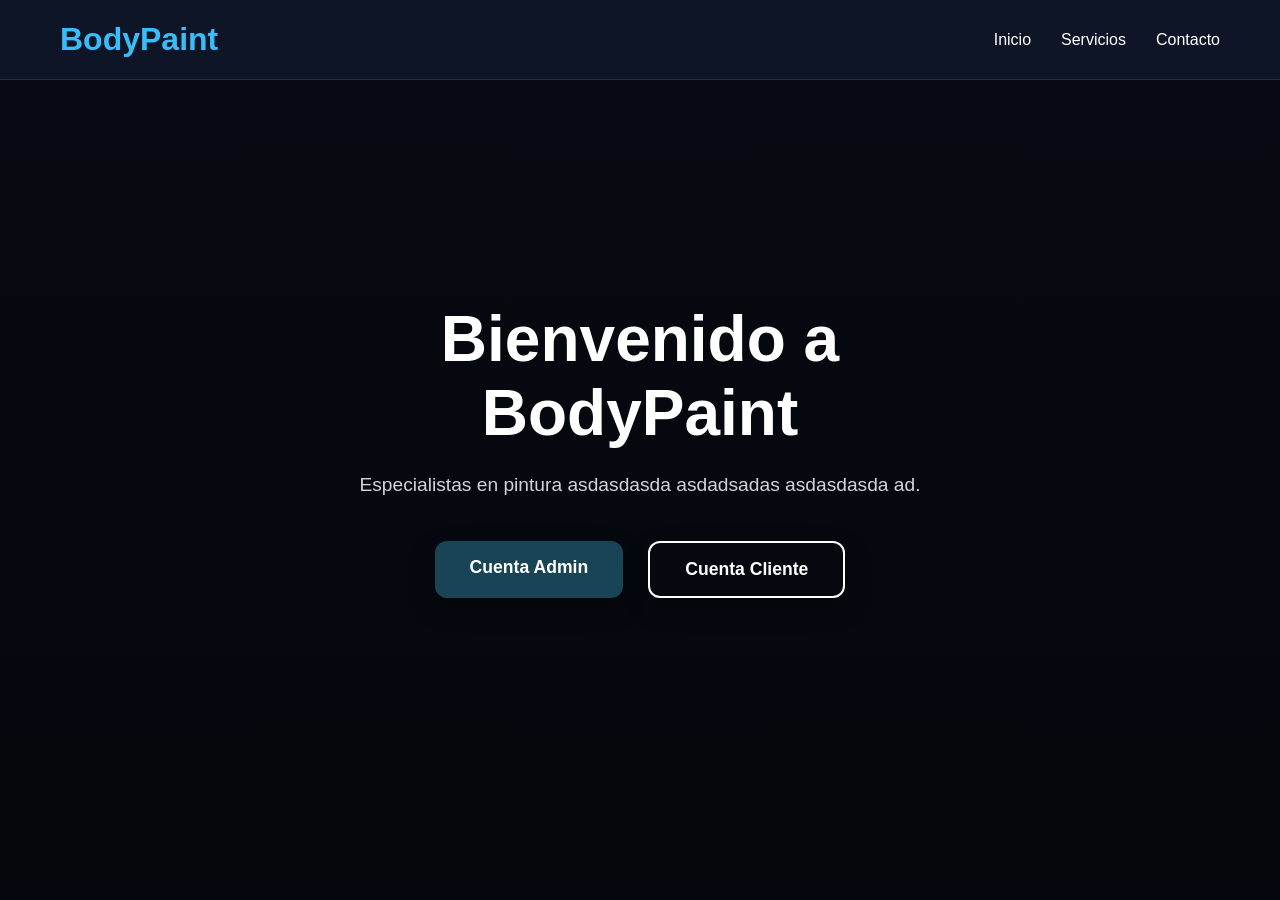
==== frontend/index.html @ 1749e1b4 "Frontend del index y admin" ====
<!DOCTYPE html>
<html lang="es">
<head>
    <meta charset="UTF-8">
    <meta name="viewport" content="width=device-width, initial-scale=1.0">
    <title>BodyPaint</title>
    <link rel="stylesheet" href="/frontend/css/styleIndex.css">
</head>
<body>
    <header>

        <div class="logo">
            BodyPaint
        </div>

        <nav>
            <a href="#">Inicio</a>
            <a href="#">Servicios</a>
            <a href="#">Contacto</a>
        </nav>

    </header>

    <main>

        <div class="contenido">

            <h1>Bienvenido a BodyPaint</h1>

            <p>
                Especialistas en pintura asdasdasda asdadsadas asdasdasda ad.
            </p>

            <div class="botones">

                <a href="/frontend/pages/Admin.html" class="btn admin">
                    Cuenta Admin
                </a>

                <a href="/frontend/pages/Cliente.html" class="btn cliente">
                    Cuenta Cliente
                </a>

            </div>

        </div>

    </main>

</body>
</html>
---- frontend/css/styleIndex.css ----
*{
    margin: 0;
    padding: 0;
    box-sizing: border-box;
    font-family: Arial, Helvetica, sans-serif;
}

body{
    min-height: 100vh;
    background: #0f172a;
    color: white;
}

header{
    width: 100%;
    height: 80px;
    background: rgba(15, 23, 42, 0.95);
    display: flex;
    justify-content: space-between;
    align-items: center;
    padding: 0 60px;
    position: fixed;
    top: 0;
    left: 0;
    z-index: 100;
    backdrop-filter: blur(10px);
    border-bottom: 1px solid rgba(255,255,255,0.1);
}

.logo{
    font-size: 2rem;
    font-weight: bold;
    color: #38bdf8;
}

nav{
    display: flex;
    gap: 30px;
}

nav a{
    color: white;
    text-decoration: none;
    transition: 0.3s;
}

nav a:hover{
    color: #38bdf8;
}

main{
    width: 100%;
    height: 100vh;

    background:
    linear-gradient(
        rgba(0,0,0,0.6),
        rgba(0,0,0,0.7)
    ),

    url('https://images.unsplash.com/photo-1562259949-e8e7689d7828?q=80&w=1974&auto=format&fit=crop');

    background-size: cover;
    background-position: center;

    display: flex;
    justify-content: center;
    align-items: center;
    text-align: center;
    padding: 20px;
}

.contenido{
    max-width: 700px;
}

.contenido h1{
    font-size: 4rem;
    margin-bottom: 20px;
}

.contenido p{
    font-size: 1.2rem;
    color: #d1d5db;
    margin-bottom: 40px;
    line-height: 1.6;
}

.botones{
    display: flex;
    justify-content: center;
    gap: 25px;
    flex-wrap: wrap;
}

.btn{
    padding: 16px 35px;
    border-radius: 12px;
    text-decoration: none;
    font-size: 1.1rem;
    font-weight: bold;
    transition: 0.3s ease;
    box-shadow: 0 10px 25px rgba(0,0,0,0.3);
}

.admin{
    background: #184456;
    color: #ffffff;
}

.admin:hover{
    background: #0ea5e9;
    transform: translateY(-5px);
}

.cliente{
    background: transparent;
    border: 2px solid white;
    color: white;
}

.cliente:hover{
    background: rgb(233, 203, 203);
    color: #0f172a;
    transform: translateY(-5px);
}

@media(max-width:768px){

    header{
        padding: 0 20px;
    }

    .contenido h1{
        font-size: 2.5rem;
    }

    .contenido p{
        font-size: 1rem;
    }

    .botones{
        flex-direction: column;
        align-items: center;
    }

    .btn{
        width: 250px;
    }
}
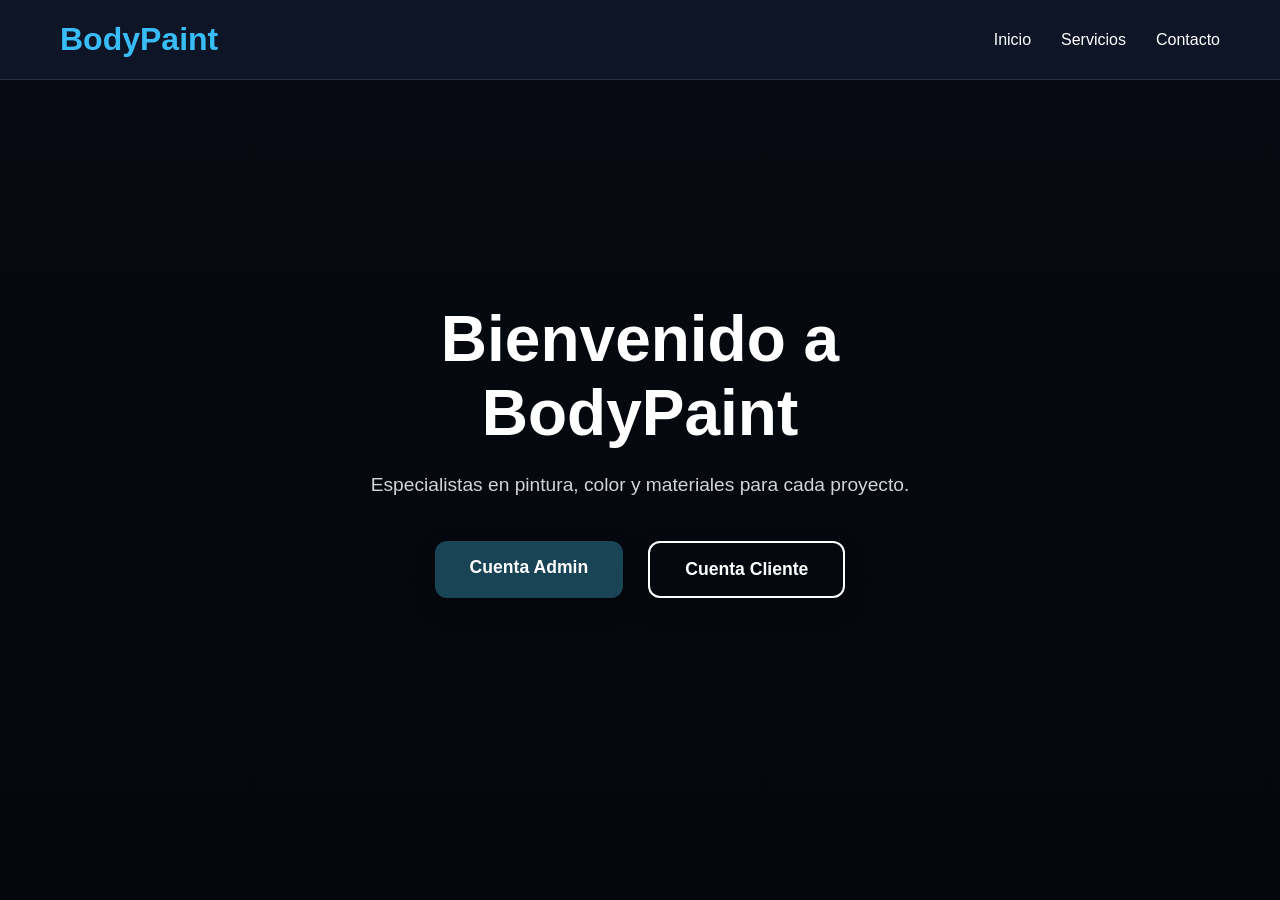
==== commit 26d58c55: "Agrego cambios del frontend" ====
--- a/frontend/index.html
+++ b/frontend/index.html
@@ -28,7 +28,7 @@
             <h1>Bienvenido a BodyPaint</h1>
 
             <p>
-                Especialistas en pintura asdasdasda asdadsadas asdasdasda ad.
+                Especialistas en pintura, color y materiales para cada proyecto.
             </p>
 
             <div class="botones">
@@ -37,7 +37,7 @@
                     Cuenta Admin
                 </a>
 
-                <a href="/frontend/pages/Cliente.html" class="btn cliente">
+                <a href="/frontend/pages/RegistrarCliente.html" class="btn cliente">
                     Cuenta Cliente
                 </a>
 
@@ -48,4 +48,4 @@
     </main>
 
 </body>
-</html>+</html>
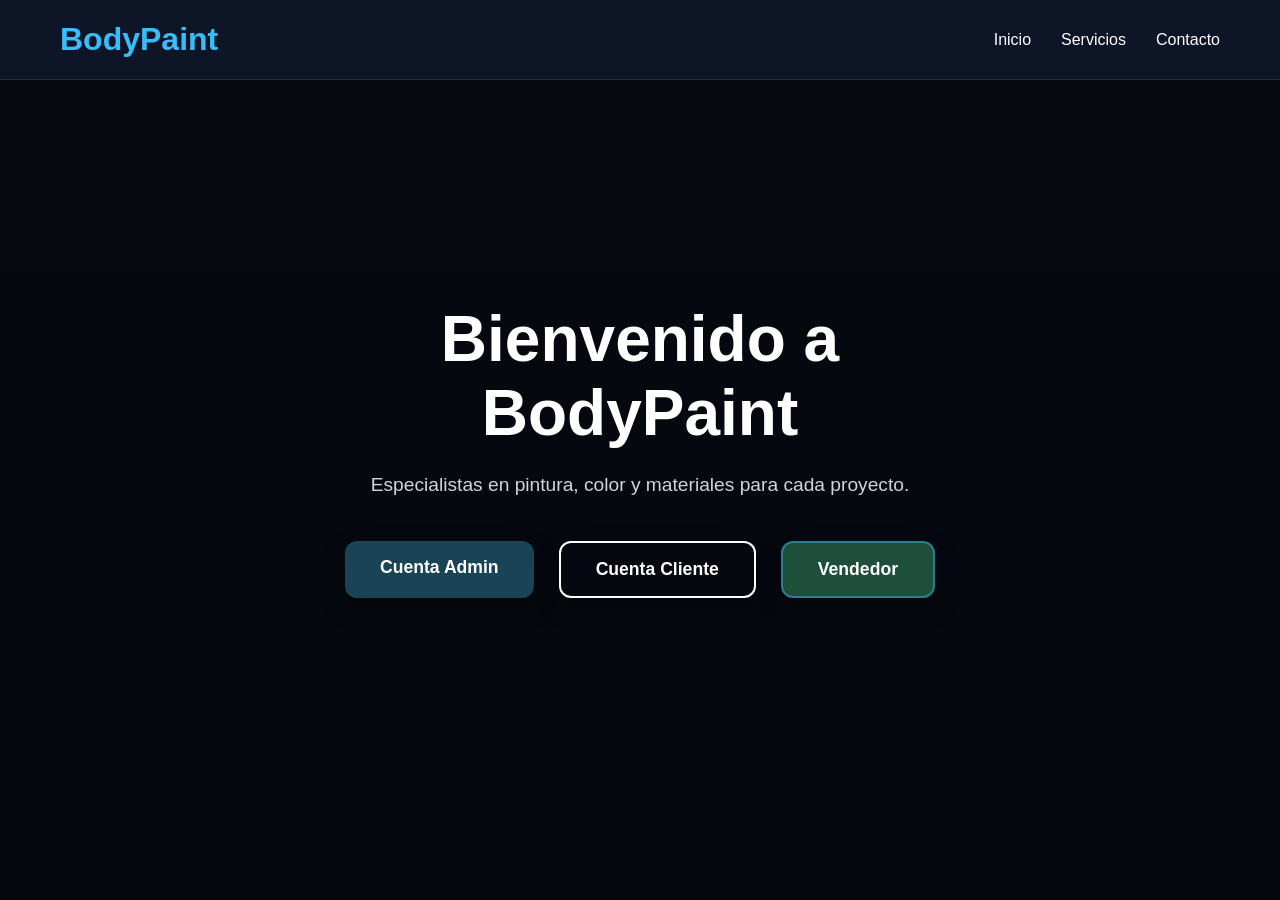
==== commit 0b03a7e1: "cambios vendedor/pedido" ====
--- a/frontend/index.html
+++ b/frontend/index.html
@@ -5,6 +5,18 @@
     <meta name="viewport" content="width=device-width, initial-scale=1.0">
     <title>BodyPaint</title>
     <link rel="stylesheet" href="/frontend/css/styleIndex.css">
+    <style>
+        .vendedor {
+            background: #1e4f3a;
+            border: 2px solid #2a7f8f;
+            color: #ffffff;
+        }
+        .vendedor:hover {
+            background: #2a7f8f;
+            color: #ffffff;
+            transform: translateY(-5px);
+        }
+    </style>
 </head>
 <body>
     <header>
@@ -41,6 +53,10 @@
                     Cuenta Cliente
                 </a>
 
+                <a href="/frontend/pages/VendedorPedidos.html" class="btn vendedor">
+                    Vendedor
+                </a>
+
             </div>
 
         </div>
@@ -48,4 +64,4 @@
     </main>
 
 </body>
-</html>
+</html>
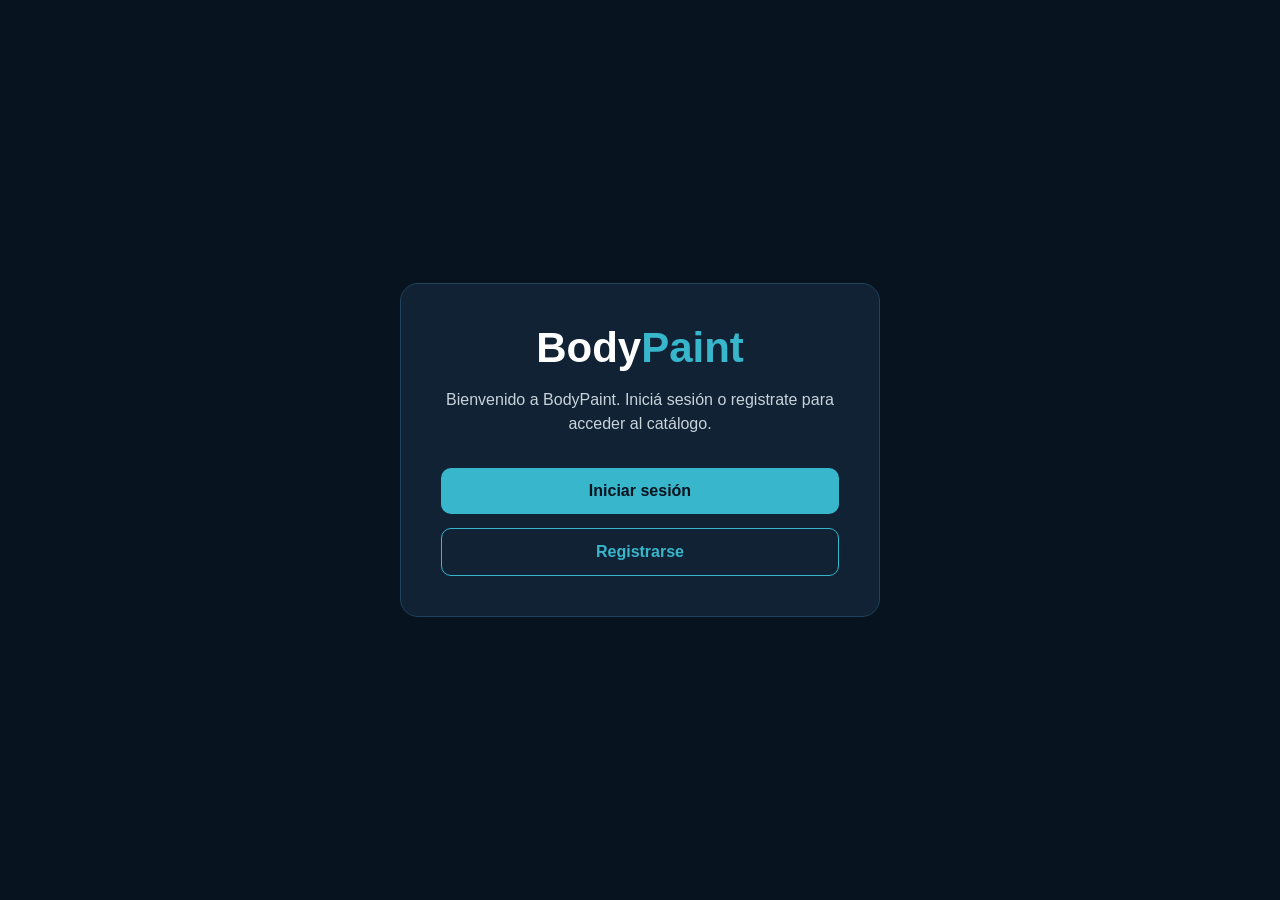
==== commit 8118f470: "stock minimo - conexion render - login basico" ====
--- a/frontend/index.html
+++ b/frontend/index.html
@@ -1,67 +1,32 @@
 <!DOCTYPE html>
 <html lang="es">
 <head>
-    <meta charset="UTF-8">
-    <meta name="viewport" content="width=device-width, initial-scale=1.0">
-    <title>BodyPaint</title>
-    <link rel="stylesheet" href="/frontend/css/styleIndex.css">
-    <style>
-        .vendedor {
-            background: #1e4f3a;
-            border: 2px solid #2a7f8f;
-            color: #ffffff;
-        }
-        .vendedor:hover {
-            background: #2a7f8f;
-            color: #ffffff;
-            transform: translateY(-5px);
-        }
-    </style>
+  <meta charset="UTF-8" />
+  <meta name="viewport" content="width=device-width, initial-scale=1.0" />
+  <title>BodyPaint</title>
+  <link rel="stylesheet" href="/frontend/css/styleIndex.css" />
 </head>
 <body>
-    <header>
 
-        <div class="logo">
-            BodyPaint
-        </div>
+  <main class="index-container">
+    <section class="index-card">
+      <h1>Body<span>Paint</span></h1>
 
-        <nav>
-            <a href="#">Inicio</a>
-            <a href="#">Servicios</a>
-            <a href="#">Contacto</a>
-        </nav>
+      <p class="index-subtitle">
+        Bienvenido a BodyPaint. Iniciá sesión o registrate para acceder al catálogo.
+      </p>
 
-    </header>
+      <div class="index-actions">
+        <a class="index-btn primary" href="/frontend/pages/LoginCliente.html">
+          Iniciar sesión
+        </a>
 
-    <main>
-
-        <div class="contenido">
-
-            <h1>Bienvenido a BodyPaint</h1>
-
-            <p>
-                Especialistas en pintura, color y materiales para cada proyecto.
-            </p>
-
-            <div class="botones">
-
-                <a href="/frontend/pages/Admin.html" class="btn admin">
-                    Cuenta Admin
-                </a>
-
-                <a href="/frontend/pages/RegistrarCliente.html" class="btn cliente">
-                    Cuenta Cliente
-                </a>
-
-                <a href="/frontend/pages/VendedorPedidos.html" class="btn vendedor">
-                    Vendedor
-                </a>
-
-            </div>
-
-        </div>
-
-    </main>
+        <a class="index-btn secondary" href="/frontend/pages/RegistrarCliente.html">
+          Registrarse
+        </a>
+      </div>
+    </section>
+  </main>
 
 </body>
 </html>
--- a/frontend/css/styleIndex.css
+++ b/frontend/css/styleIndex.css
@@ -1,150 +1,74 @@
-*{
-    margin: 0;
-    padding: 0;
-    box-sizing: border-box;
-    font-family: Arial, Helvetica, sans-serif;
+* {
+  box-sizing: border-box;
+  margin: 0;
+  padding: 0;
 }
 
-body{
-    min-height: 100vh;
-    background: #0f172a;
-    color: white;
+body {
+  min-height: 100vh;
+  font-family: Arial, sans-serif;
+  background: #07131f;
+  color: #ffffff;
 }
 
-header{
-    width: 100%;
-    height: 80px;
-    background: rgba(15, 23, 42, 0.95);
-    display: flex;
-    justify-content: space-between;
-    align-items: center;
-    padding: 0 60px;
-    position: fixed;
-    top: 0;
-    left: 0;
-    z-index: 100;
-    backdrop-filter: blur(10px);
-    border-bottom: 1px solid rgba(255,255,255,0.1);
+.index-container {
+  min-height: 100vh;
+  display: flex;
+  align-items: center;
+  justify-content: center;
+  padding: 24px;
 }
 
-.logo{
-    font-size: 2rem;
-    font-weight: bold;
-    color: #38bdf8;
+.index-card {
+  width: 100%;
+  max-width: 480px;
+  padding: 40px;
+  background: #102233;
+  border: 1px solid #1f435c;
+  border-radius: 18px;
+  text-align: center;
 }
 
-nav{
-    display: flex;
-    gap: 30px;
+.index-card h1 {
+  font-size: 42px;
+  margin-bottom: 16px;
 }
 
-nav a{
-    color: white;
-    text-decoration: none;
-    transition: 0.3s;
+.index-card h1 span {
+  color: #38b6cc;
 }
 
-nav a:hover{
-    color: #38bdf8;
+.index-subtitle {
+  color: #c8d3dc;
+  margin-bottom: 32px;
+  line-height: 1.5;
 }
 
-main{
-    width: 100%;
-    height: 100vh;
-
-    background:
-    linear-gradient(
-        rgba(0,0,0,0.6),
-        rgba(0,0,0,0.7)
-    ),
-
-    url('https://images.unsplash.com/photo-1562259949-e8e7689d7828?q=80&w=1974&auto=format&fit=crop');
-
-    background-size: cover;
-    background-position: center;
-
-    display: flex;
-    justify-content: center;
-    align-items: center;
-    text-align: center;
-    padding: 20px;
+.index-actions {
+  display: flex;
+  flex-direction: column;
+  gap: 14px;
 }
 
-.contenido{
-    max-width: 700px;
+.index-btn {
+  display: block;
+  padding: 14px 18px;
+  border-radius: 10px;
+  text-decoration: none;
+  font-weight: bold;
 }
 
-.contenido h1{
-    font-size: 4rem;
-    margin-bottom: 20px;
+.index-btn.primary {
+  background: #38b6cc;
+  color: #07131f;
 }
 
-.contenido p{
-    font-size: 1.2rem;
-    color: #d1d5db;
-    margin-bottom: 40px;
-    line-height: 1.6;
+.index-btn.secondary {
+  background: transparent;
+  color: #38b6cc;
+  border: 1px solid #38b6cc;
 }
 
-.botones{
-    display: flex;
-    justify-content: center;
-    gap: 25px;
-    flex-wrap: wrap;
-}
-
-.btn{
-    padding: 16px 35px;
-    border-radius: 12px;
-    text-decoration: none;
-    font-size: 1.1rem;
-    font-weight: bold;
-    transition: 0.3s ease;
-    box-shadow: 0 10px 25px rgba(0,0,0,0.3);
-}
-
-.admin{
-    background: #184456;
-    color: #ffffff;
-}
-
-.admin:hover{
-    background: #0ea5e9;
-    transform: translateY(-5px);
-}
-
-.cliente{
-    background: transparent;
-    border: 2px solid white;
-    color: white;
-}
-
-.cliente:hover{
-    background: rgb(233, 203, 203);
-    color: #0f172a;
-    transform: translateY(-5px);
-}
-
-@media(max-width:768px){
-
-    header{
-        padding: 0 20px;
-    }
-
-    .contenido h1{
-        font-size: 2.5rem;
-    }
-
-    .contenido p{
-        font-size: 1rem;
-    }
-
-    .botones{
-        flex-direction: column;
-        align-items: center;
-    }
-
-    .btn{
-        width: 250px;
-    }
+.index-btn:hover {
+  opacity: 0.85;
 }
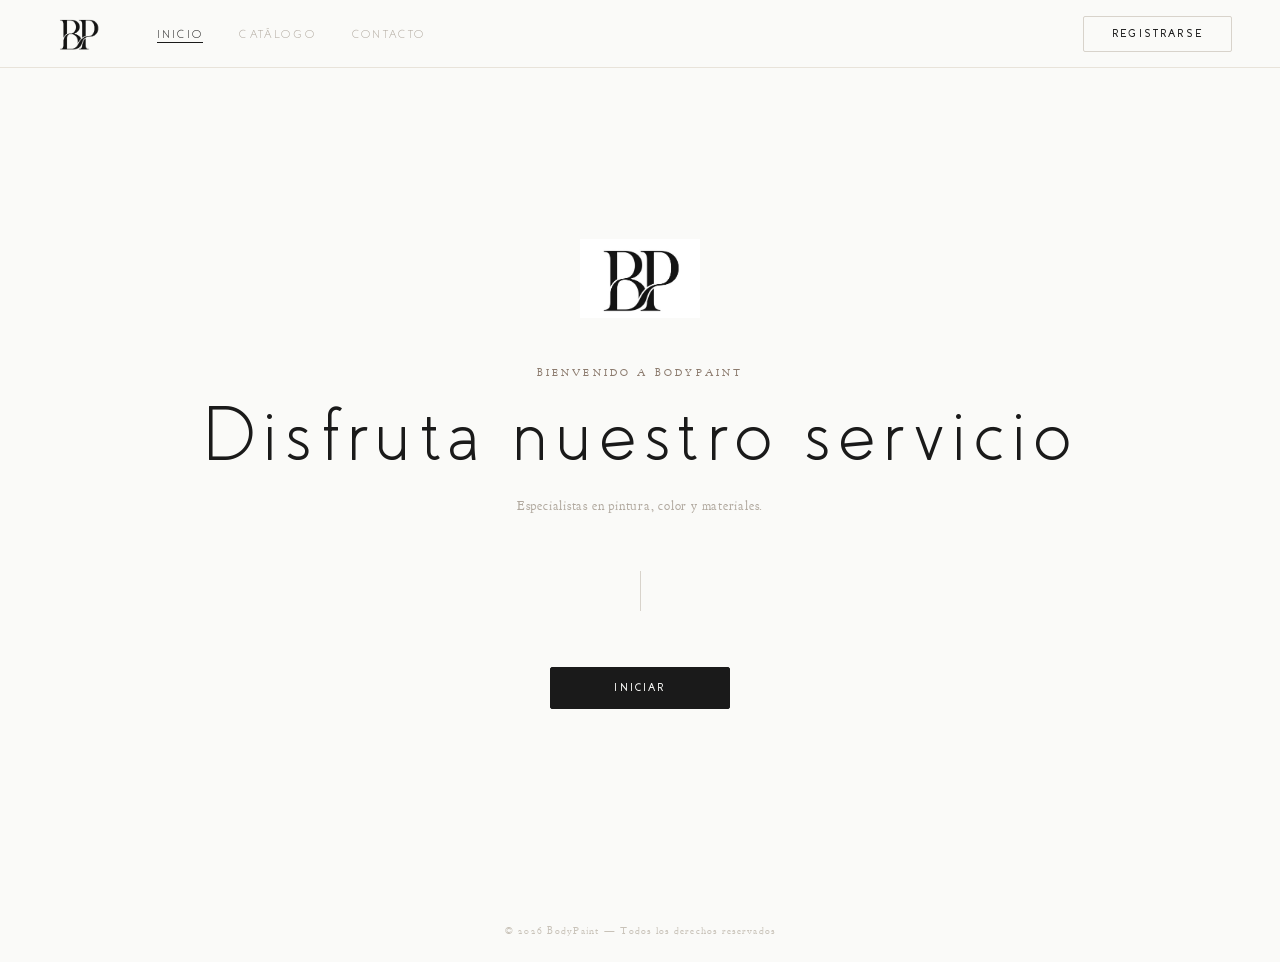
==== commit 031d47f1: "Mis cambios en vendedor pedidos" ====
--- a/frontend/index.html
+++ b/frontend/index.html
@@ -1,32 +1,170 @@
 <!DOCTYPE html>
 <html lang="es">
 <head>
-  <meta charset="UTF-8" />
-  <meta name="viewport" content="width=device-width, initial-scale=1.0" />
+  <meta charset="UTF-8">
+  <meta name="viewport" content="width=device-width, initial-scale=1.0">
   <title>BodyPaint</title>
-  <link rel="stylesheet" href="/frontend/css/styleIndex.css" />
+  <link rel="stylesheet" href="/frontend/css/bp-theme.css">
+  <style>
+    /* ── INDEX-SPECIFIC ── */
+    body { background: var(--white); }
+
+    .index-main {
+      min-height: calc(100vh - 68px);
+      display: flex;
+      flex-direction: column;
+      align-items: center;
+      justify-content: center;
+      padding: 60px 24px 80px;
+    }
+
+    .index-logo-wrap {
+      margin-bottom: 48px;
+      animation: fadeIn 0.8s ease both;
+    }
+
+    .index-logo-img {
+      width: 120px;
+      height: auto;
+      display: block;
+      margin: 0 auto;
+      mix-blend-mode: multiply;
+    }
+
+    .index-eyebrow {
+      font-family: var(--font-body);
+      font-size: 0.62rem;
+      font-weight: 400;
+      letter-spacing: 0.32em;
+      text-transform: uppercase;
+      color: var(--warm);
+      margin-bottom: 16px;
+      animation: fadeUp 0.6s 0.1s ease both;
+      text-align: center;
+    }
+
+    .index-title {
+      font-family: var(--font-display);
+      font-size: clamp(2.8rem, 6vw, 5rem);
+      font-weight: 300;
+      letter-spacing: 0.1em;
+      color: var(--ink);
+      text-align: center;
+      line-height: 1.05;
+      margin-bottom: 20px;
+      animation: fadeUp 0.6s 0.15s ease both;
+    }
+
+    .index-sub {
+      font-size: 0.82rem;
+      font-weight: 300;
+      color: var(--muted);
+      letter-spacing: 0.06em;
+      text-align: center;
+      margin-bottom: 56px;
+      animation: fadeUp 0.6s 0.2s ease both;
+    }
+
+    .index-divider {
+      width: 1px;
+      height: 40px;
+      background: var(--border);
+      margin: 0 auto 56px;
+      animation: fadeIn 0.6s 0.25s ease both;
+    }
+
+    .index-botones {
+      display: flex;
+      gap: 16px;
+      flex-wrap: wrap;
+      justify-content: center;
+      animation: fadeUp 0.6s 0.3s ease both;
+    }
+
+    .btn-index {
+      padding: 14px 40px;
+      font-size: 0.68rem;
+      letter-spacing: 0.2em;
+      min-width: 180px;
+    }
+
+    .btn-vendedor {
+      display: inline-flex;
+      align-items: center;
+      justify-content: center;
+      background: transparent;
+      color: var(--muted);
+      border: 1px solid var(--border2);
+      font-family: var(--font-body);
+      font-size: 0.68rem;
+      font-weight: 400;
+      letter-spacing: 0.2em;
+      text-transform: uppercase;
+      padding: 14px 40px;
+      border-radius: var(--radius-sm);
+      cursor: pointer;
+      min-width: 180px;
+      transition: border-color var(--transition), color var(--transition);
+      text-decoration: none;
+    }
+
+    .btn-vendedor:hover {
+      border-color: var(--muted);
+      color: var(--ink);
+    }
+
+    .index-footer {
+      margin-top: auto;
+      padding: 24px;
+      text-align: center;
+      font-size: 0.65rem;
+      font-weight: 300;
+      color: var(--light);
+      letter-spacing: 0.12em;
+    }
+  </style>
 </head>
 <body>
 
-  <main class="index-container">
-    <section class="index-card">
-      <h1>Body<span>Paint</span></h1>
+  <nav class="navbar">
+    <a href="#" class="nav-logo">
+      <!-- Logo SVG inline — sólo las letras BP -->
+      <img class="nav-logo-img" src="[data-uri]" alt="BodyPaint" />
+    </a>
+    <ul class="nav-links">
+      <li><a href="#" class="active">Inicio</a></li>
+      <li><a href="/frontend/pages/CatalogoCliente.html">Catálogo</a></li>
+      <li><a href="#">Contacto</a></li>
+    </ul>
+    <div class="nav-actions">
+      <a href="/frontend/pages/RegistrarCliente.html" class="btn-outline">Registrarse</a>
+    </div>
+    <button class="hamburger" id="hamburger" type="button">
+      <span></span><span></span><span></span>
+    </button>
+  </nav>
 
-      <p class="index-subtitle">
-        Bienvenido a BodyPaint. Iniciá sesión o registrate para acceder al catálogo.
-      </p>
+  <main class="index-main">
 
-      <div class="index-actions">
-        <a class="index-btn primary" href="/frontend/pages/LoginCliente.html">
-          Iniciar sesión
-        </a>
+    <div class="index-logo-wrap">
+      <img class="index-logo-img" src="[data-uri]" alt="BodyPaint" />
+    </div>
 
-        <a class="index-btn secondary" href="/frontend/pages/RegistrarCliente.html">
-          Registrarse
-        </a>
-      </div>
-    </section>
+    <p class="index-eyebrow">Bienvenido a BodyPaint</p>
+    <h1 class="index-title">Disfruta nuestro servicio</h1>
+    <p class="index-sub">Especialistas en pintura, color y materiales.</p>
+
+    <div class="index-divider"></div>
+
+    <div class="index-botones">
+      <a href="/frontend/pages/LoginCliente.html" class="btn-solid btn-index">Iniciar</a>
+    </div>
+
   </main>
 
+  <footer class="index-footer">
+    &copy; 2026 BodyPaint — Todos los derechos reservados
+  </footer>
+
 </body>
-</html>+</html>
--- a/frontend/css/bp-theme.css
+++ b/frontend/css/bp-theme.css
@@ -0,0 +1,255 @@
+/* ═══════════════════════════════════════════════════════
+   bp-theme.css — BodyPaint Luxury Beauty Design System
+   Tipografía: Coves (display/títulos) + Goudy Bookletter 1911 (body)
+   ═══════════════════════════════════════════════════════ */
+
+@font-face {
+  font-family: 'Coves';
+  src: url('[data-uri]') format('opentype');
+  font-weight: 300;
+  font-style: normal;
+  font-display: swap;
+}
+
+@font-face {
+  font-family: 'Coves';
+  src: url('[data-uri]') format('opentype');
+  font-weight: 700;
+  font-style: normal;
+  font-display: swap;
+}
+
+@font-face {
+  font-family: 'GoudyBookletter';
+  src: url('[data-uri]') format('truetype');
+  font-weight: normal;
+  font-style: normal;
+  font-display: swap;
+}
+
+:root {
+  --white:    #FAFAF8;
+  --cream:    #F0EDE6;
+  --cream2:   #E8E3DA;
+  --black:    #0E0E0E;
+  --ink:      #1A1A1A;
+  --warm:     #8C7B6E;
+  --muted:    #B0A89E;
+  --light:    #C8C2B8;
+  --border:   #D8D3CB;
+  --border2:  #E8E3DA;
+
+  --font-display: 'Coves', 'Georgia', serif;
+  --font-body:    'GoudyBookletter', 'Georgia', serif;
+
+  --radius-sm: 2px;
+  --radius:    4px;
+  --radius-lg: 8px;
+  --transition: 0.3s cubic-bezier(0.4, 0, 0.2, 1);
+  
+  --logo-b64: url('[data-uri]');
+}
+
+*, *::before, *::after { box-sizing: border-box; margin: 0; padding: 0; }
+
+html {
+  scroll-behavior: smooth;
+  scrollbar-width: thin;
+  scrollbar-color: var(--light) var(--cream);
+}
+html::-webkit-scrollbar { width: 6px; }
+html::-webkit-scrollbar-track { background: var(--cream); }
+html::-webkit-scrollbar-thumb { background: var(--light); border-radius: 3px; }
+
+body {
+  font-family: var(--font-body);
+  background: var(--white);
+  color: var(--ink);
+  min-height: 100vh;
+  letter-spacing: 0.01em;
+  -webkit-font-smoothing: antialiased;
+}
+
+a { color: inherit; text-decoration: none; }
+button, input, textarea, select { font: inherit; }
+
+/* ─── NAVBAR ─── */
+.navbar {
+  position: sticky; top: 0; z-index: 200;
+  background: var(--white);
+  border-bottom: 1px solid var(--border2);
+  display: flex; align-items: center;
+  padding: 0 48px; height: 68px; gap: 48px;
+}
+
+.nav-logo { display: flex; align-items: center; text-decoration: none; flex-shrink: 0; }
+
+.nav-logo-img {
+  height: 40px; width: auto; object-fit: contain;
+  mix-blend-mode: multiply;
+}
+
+.nav-links { display: flex; list-style: none; gap: 36px; flex: 1; }
+
+.nav-links a {
+  font-family: var(--font-display);
+  font-size: 0.72rem; font-weight: 300;
+  letter-spacing: 0.2em; text-transform: uppercase;
+  color: var(--muted);
+  transition: color var(--transition);
+  padding-bottom: 2px; border-bottom: 1px solid transparent;
+}
+.nav-links a:hover, .nav-links a.active { color: var(--ink); border-bottom-color: var(--ink); }
+
+.nav-actions { display: flex; gap: 12px; margin-left: auto; align-items: center; }
+
+/* ─── BUTTONS ─── */
+.btn-solid {
+  display: inline-flex; align-items: center; justify-content: center; gap: 8px;
+  background: var(--ink); color: var(--white); border: 1px solid var(--ink);
+  font-family: var(--font-display);
+  font-size: 0.68rem; font-weight: 700; letter-spacing: 0.2em; text-transform: uppercase;
+  padding: 11px 28px; border-radius: var(--radius-sm); cursor: pointer;
+  transition: background var(--transition), border-color var(--transition);
+}
+.btn-solid:hover { background: var(--warm); border-color: var(--warm); }
+.btn-solid:disabled { opacity: 0.4; cursor: not-allowed; }
+
+.btn-outline {
+  display: inline-flex; align-items: center; justify-content: center; gap: 8px;
+  background: transparent; color: var(--ink); border: 1px solid var(--border);
+  font-family: var(--font-display);
+  font-size: 0.68rem; font-weight: 700; letter-spacing: 0.2em; text-transform: uppercase;
+  padding: 11px 28px; border-radius: var(--radius-sm); cursor: pointer;
+  transition: border-color var(--transition), color var(--transition);
+}
+.btn-outline:hover { border-color: var(--ink); color: var(--ink); }
+.btn-outline:disabled { opacity: 0.4; cursor: not-allowed; }
+
+/* ─── HAMBURGER ─── */
+.hamburger {
+  display: none; flex-direction: column; gap: 5px;
+  background: none; border: none; cursor: pointer; padding: 4px; margin-left: auto;
+}
+.hamburger span { display: block; width: 20px; height: 1px; background: var(--ink); transition: var(--transition); }
+
+/* ─── PAGE HEADER ─── */
+.page-header {
+  background: var(--cream); border-bottom: 1px solid var(--border2);
+  padding: 56px 48px 48px; text-align: center;
+}
+.page-header-eyebrow {
+  font-family: var(--font-display); font-size: 0.62rem; font-weight: 300;
+  letter-spacing: 0.32em; text-transform: uppercase; color: var(--warm); margin-bottom: 14px;
+}
+.page-header-title {
+  font-family: var(--font-display);
+  font-size: clamp(2.4rem, 5vw, 4rem); font-weight: 700;
+  letter-spacing: 0.06em; color: var(--ink); line-height: 1.05; margin-bottom: 12px;
+}
+.page-header-sub {
+  font-family: var(--font-body); font-size: 0.88rem; color: var(--muted); letter-spacing: 0.04em;
+}
+
+/* ─── CONTAINER ─── */
+.container { width: min(1200px, 100%); margin: 0 auto; padding: 0 48px; }
+
+/* ─── FORM CARD ─── */
+.form-section { padding: 48px 0 80px; background: var(--white); }
+.form-card {
+  background: var(--white); border: 1px solid var(--border2);
+  border-radius: var(--radius); overflow: hidden; animation: fadeUp 0.4s ease both;
+}
+.form-card-header {
+  background: var(--cream); border-bottom: 1px solid var(--border2);
+  padding: 20px 32px; display: flex; align-items: center; gap: 16px;
+}
+.form-card-icon {
+  width: 32px; height: 32px; border: 1px solid var(--border);
+  display: flex; align-items: center; justify-content: center;
+  font-family: var(--font-display); font-size: 1rem; color: var(--warm); flex-shrink: 0;
+}
+.form-card-title { font-family: var(--font-display); font-size: 1.1rem; font-weight: 700; letter-spacing: 0.06em; color: var(--ink); }
+.form-card-sub { font-family: var(--font-body); font-size: 0.75rem; color: var(--muted); margin-top: 3px; }
+.form-card-body { padding: 32px; }
+
+.form-row { display: grid; grid-template-columns: 1fr 1fr; gap: 20px; margin-bottom: 20px; }
+.form-row--full { grid-template-columns: 1fr; }
+.form-row--3 { grid-template-columns: 1fr 1fr 1fr; }
+.form-group { display: flex; flex-direction: column; gap: 8px; }
+.form-group--full { grid-column: 1 / -1; }
+
+.form-label {
+  font-family: var(--font-display); font-size: 0.62rem; font-weight: 700;
+  letter-spacing: 0.18em; text-transform: uppercase; color: var(--muted);
+}
+.label-optional { color: var(--light); text-transform: none; letter-spacing: 0; font-size: 0.62rem; font-weight: 300; }
+
+.form-input, .form-textarea {
+  background: var(--cream); border: 1px solid var(--border2); color: var(--ink);
+  font-family: var(--font-body); font-size: 0.9rem;
+  padding: 12px 16px; border-radius: var(--radius-sm); outline: none; width: 100%;
+  transition: border-color var(--transition), box-shadow var(--transition);
+  -webkit-appearance: none;
+}
+.form-input::placeholder, .form-textarea::placeholder { color: var(--light); }
+.form-input:focus, .form-textarea:focus {
+  border-color: var(--warm); box-shadow: 0 0 0 3px rgba(140,123,110,0.08); background: var(--white);
+}
+.form-textarea { resize: vertical; min-height: 80px; }
+
+.input-pass-wrap { position: relative; }
+.input-pass-wrap .form-input { padding-right: 44px; }
+.toggle-pass {
+  position: absolute; right: 12px; top: 50%; transform: translateY(-50%);
+  background: none; border: none; color: var(--muted); cursor: pointer; padding: 4px;
+  display: flex; align-items: center; transition: color var(--transition);
+}
+.toggle-pass:hover { color: var(--ink); }
+
+.price-wrap { position: relative; }
+.price-prefix { position: absolute; left: 14px; top: 50%; transform: translateY(-50%); color: var(--muted); font-size: 0.85rem; }
+.price-wrap .form-input { padding-left: 26px; }
+
+.form-card-footer {
+  background: var(--cream); border-top: 1px solid var(--border2);
+  padding: 20px 32px; display: flex; align-items: center;
+  justify-content: space-between; gap: 16px; flex-wrap: wrap;
+}
+.login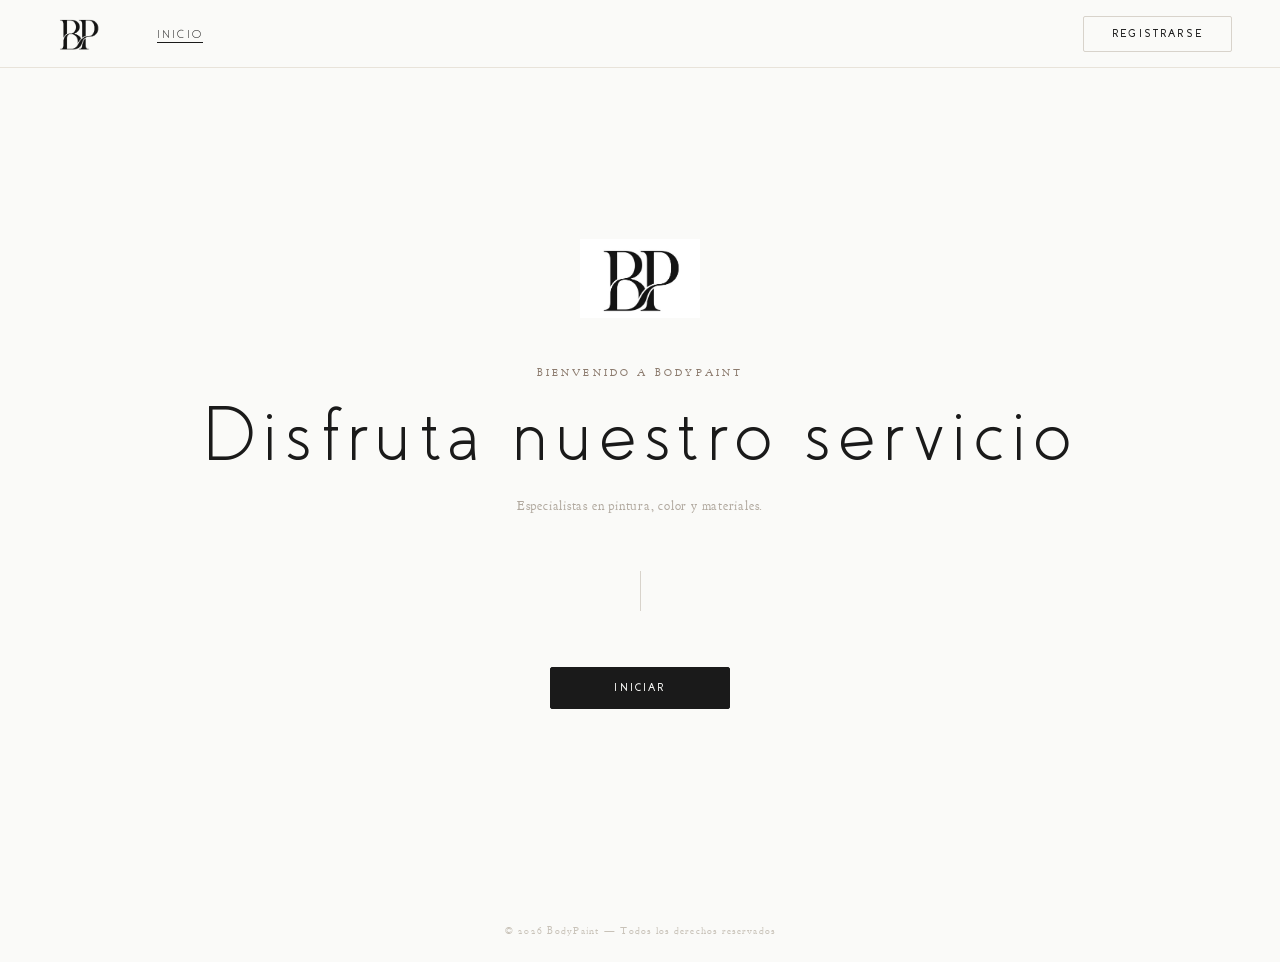
==== commit 7f9b8bb6: "Actualizacion frontend final" ====
--- a/frontend/index.html
+++ b/frontend/index.html
@@ -133,8 +133,6 @@
     </a>
     <ul class="nav-links">
       <li><a href="#" class="active">Inicio</a></li>
-      <li><a href="/frontend/pages/CatalogoCliente.html">Catálogo</a></li>
-      <li><a href="#">Contacto</a></li>
     </ul>
     <div class="nav-actions">
       <a href="/frontend/pages/RegistrarCliente.html" class="btn-outline">Registrarse</a>
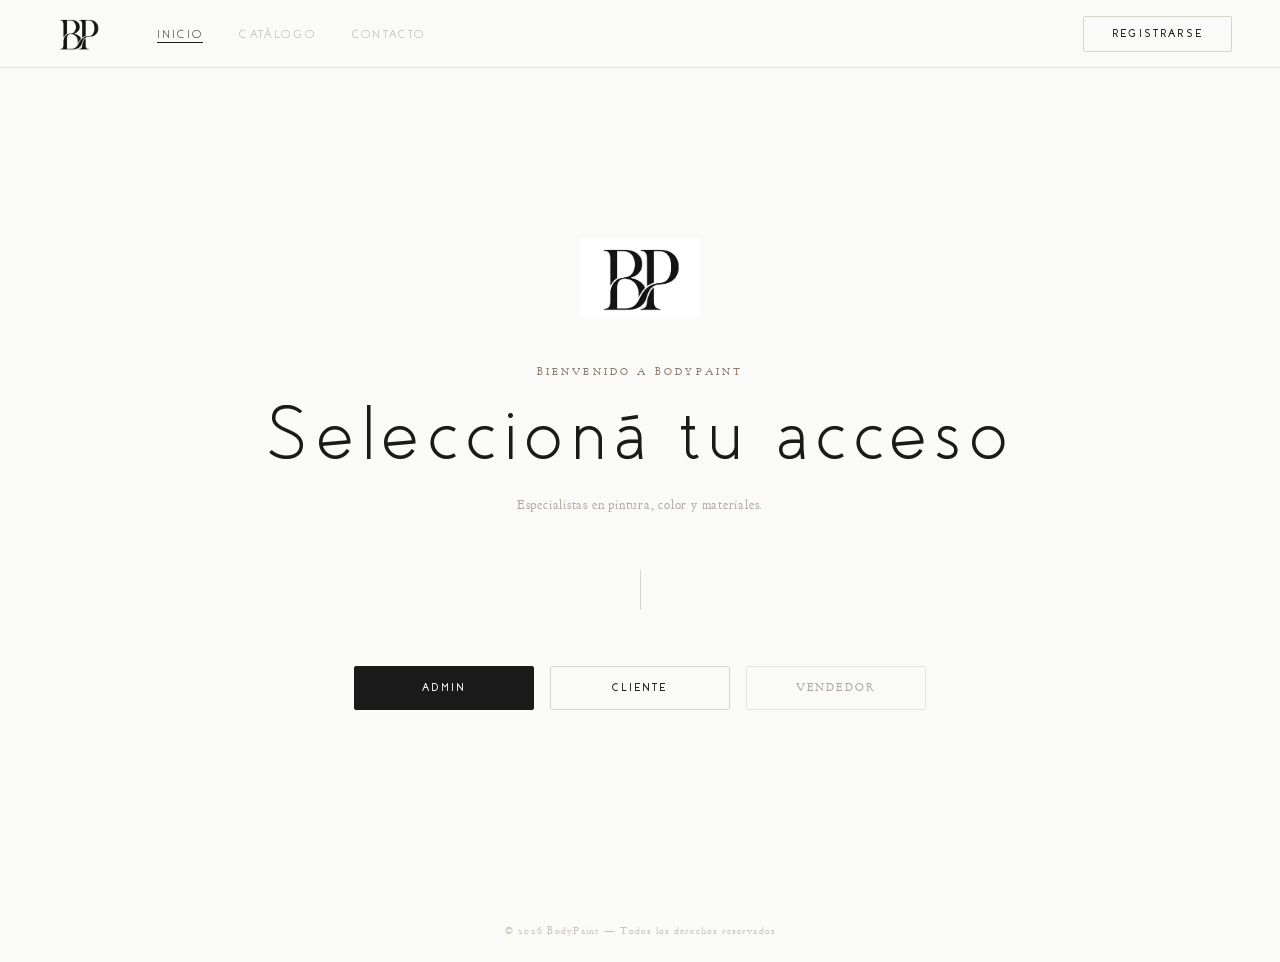
==== commit c574ae1c: "Actualizacion del Frontend" ====
--- a/frontend/index.html
+++ b/frontend/index.html
@@ -133,6 +133,8 @@
     </a>
     <ul class="nav-links">
       <li><a href="#" class="active">Inicio</a></li>
+      <li><a href="/frontend/pages/CatalogoCliente.html">Catálogo</a></li>
+      <li><a href="#">Contacto</a></li>
     </ul>
     <div class="nav-actions">
       <a href="/frontend/pages/RegistrarCliente.html" class="btn-outline">Registrarse</a>
@@ -149,13 +151,15 @@
     </div>
 
     <p class="index-eyebrow">Bienvenido a BodyPaint</p>
-    <h1 class="index-title">Disfruta nuestro servicio</h1>
+    <h1 class="index-title">Seleccioná tu acceso</h1>
     <p class="index-sub">Especialistas en pintura, color y materiales.</p>
 
     <div class="index-divider"></div>
 
     <div class="index-botones">
-      <a href="/frontend/pages/LoginCliente.html" class="btn-solid btn-index">Iniciar</a>
+      <a href="/frontend/pages/Admin.html" class="btn-solid btn-index">Admin</a>
+      <a href="/frontend/pages/RegistrarCliente.html" class="btn-outline btn-index">Cliente</a>
+      <a href="/frontend/pages/VendedorPedidos.html" class="btn-vendedor">Vendedor</a>
     </div>
 
   </main>
